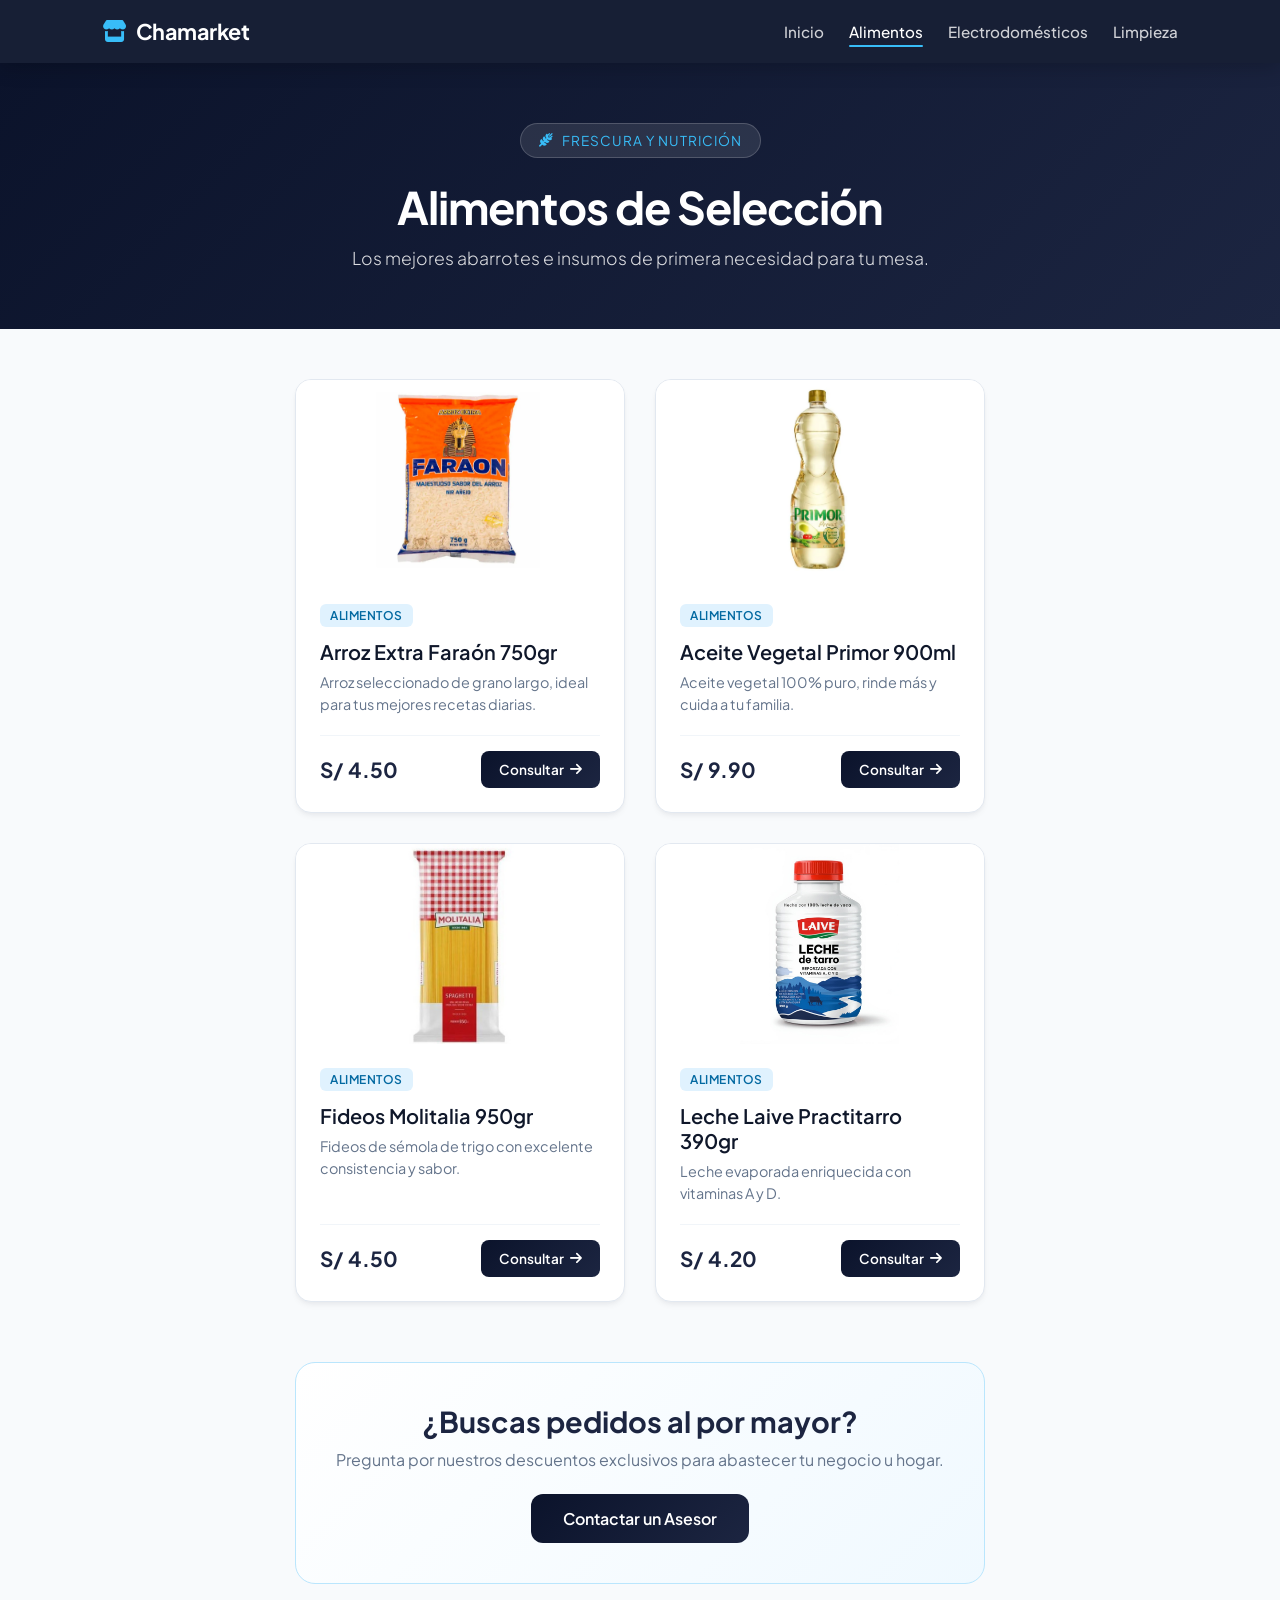
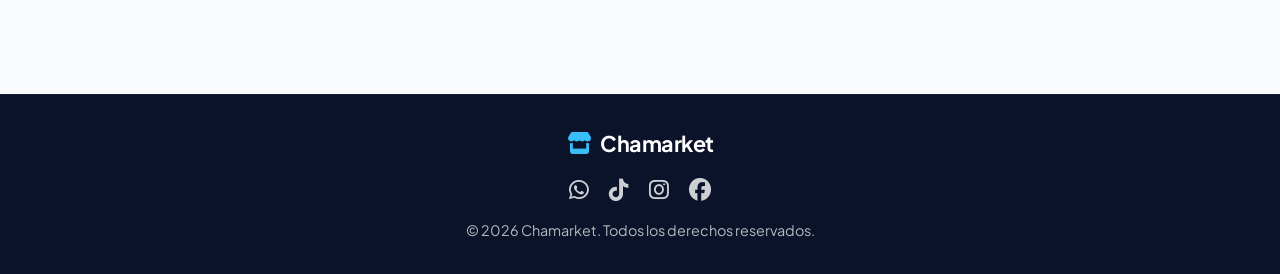
==== alimentos.html @ 762a48ff "Add files via upload" ====
<!DOCTYPE html>
<html lang="es">
<head>
  <meta charset="UTF-8">
  <meta name="viewport" content="width=device-width, initial-scale=1.0">
  <title>Alimentos - Chamarket</title>
  <link rel="stylesheet" href="https://cdnjs.cloudflare.com/ajax/libs/font-awesome/6.4.0/css/all.min.css">
  <link href="https://fonts.googleapis.com/css2?family=Plus+Jakarta+Sans:wght@300;400;500;600;700&display=swap" rel="stylesheet">
  <link rel="stylesheet" href="css/estilos.css">
  <script src="js/script.js" defer></script>
</head>
<body>

  <header>
    <a href="index.html" class="logo">
      <i class="fa-solid fa-store"></i> Chamarket
    </a>
    <nav>
      <a href="index.html">Inicio</a>
      <a href="alimentos.html" class="active">Alimentos</a>
      <a href="electrodomesticos.html">Electrodomésticos</a>
      <a href="limpieza.html">Limpieza</a>
    </nav>
  </header>

  <section class="hero">
    <div class="hero-badge">
      <i class="fa-solid fa-wheat-awn"></i> Frescura y Nutrición
    </div>
    <h1>Alimentos de Selección</h1>
    <p>Los mejores abarrotes e insumos de primera necesidad para tu mesa.</p>
  </section>

  <main class="container">
    <div class="products-grid">

      <!-- Producto 1 -->
      <div class="product-card">
        <div class="product-image">
          <img src="img/arroz.jpg" alt="Arroz Superior">
        </div>
        <div class="product-info">
          <span class="badge">Alimentos</span>
          <h3 class="product-title">Arroz Extra Faraón 750gr</h3>
          <p class="product-description">Arroz seleccionado de grano largo, ideal para tus mejores recetas diarias.</p>
          <div class="product-footer">
            <div class="product-price">S/ 4.50</div>
            <a href="consulta.html" class="btn-consultar">Consultar <i class="fa-solid fa-arrow-right"></i></a>
          </div>
        </div>
      </div>

      <!-- Producto 2 -->
      <div class="product-card">
        <div class="product-image">
          <img src="img/aceite.jpg" alt="Aceite Vegetal">
        </div>
        <div class="product-info">
          <span class="badge">Alimentos</span>
          <h3 class="product-title">Aceite Vegetal Primor 900ml</h3>
          <p class="product-description">Aceite vegetal 100% puro, rinde más y cuida a tu familia.</p>
          <div class="product-footer">
            <div class="product-price">S/ 9.90</div>
            <a href="consulta.html" class="btn-consultar">Consultar <i class="fa-solid fa-arrow-right"></i></a>
          </div>
        </div>
      </div>

      <!-- Producto 3 -->
      <div class="product-card">
        <div class="product-image">
          <img src="img/fideos.jpg" alt="Fideos Especiales">
        </div>
        <div class="product-info">
          <span class="badge">Alimentos</span>
          <h3 class="product-title">Fideos Molitalia 950gr</h3>
          <p class="product-description">Fideos de sémola de trigo con excelente consistencia y sabor.</p>
          <div class="product-footer">
            <div class="product-price">S/ 4.50</div>
            <a href="consulta.html" class="btn-consultar">Consultar <i class="fa-solid fa-arrow-right"></i></a>
          </div>
        </div>
      </div>

      <!-- Producto 4 -->
      <div class="product-card">
        <div class="product-image">
          <img src="img/leche.jpg" alt="Leche Entera">
        </div>
        <div class="product-info">
          <span class="badge">Alimentos</span>
          <h3 class="product-title">Leche Laive Practitarro 390gr</h3>
          <p class="product-description">Leche evaporada enriquecida con vitaminas A y D.</p>
          <div class="product-footer">
            <div class="product-price">S/ 4.20</div>
            <a href="consulta.html" class="btn-consultar">Consultar <i class="fa-solid fa-arrow-right"></i></a>
          </div>
        </div>
      </div>

    </div>

    <section class="contact-card">
      <h2>¿Buscas pedidos al por mayor?</h2>
      <p>Pregunta por nuestros descuentos exclusivos para abastecer tu negocio u hogar.</p>
      <a href="consulta.html" class="btn-consultar btn-lg">Contactar un Asesor</a>
    </section>
  </main>

  <footer>
    <div class="logo">
      <i class="fa-solid fa-store"></i> Chamarket
    </div>
    <div class="social-links">
      <a href="https://www.whatsapp.com" target="_blank" rel="noopener noreferrer" title="WhatsApp"><i class="fa-brands fa-whatsapp"></i></a>
      <a href="https://www.tiktok.com" target="_blank" rel="noopener noreferrer" title="TikTok"><i class="fa-brands fa-tiktok"></i></a>
      <a href="https://www.instagram.com" target="_blank" rel="noopener noreferrer" title="Instagram"><i class="fa-brands fa-instagram"></i></a>
      <a href="https://www.facebook.com" target="_blank" rel="noopener noreferrer" title="Facebook"><i class="fa-brands fa-facebook"></i></a>
    </div>
    <p>&copy; 2026 Chamarket. Todos los derechos reservados.</p>
  </footer>

</body>
</html>
---- css/estilos.css ----
:root {
  --primary-navy: #0b132b;
  --secondary-navy: #1c2541;
  --accent-blue: #2563eb;
  --accent-light: #38bdf8;
  --bg-gradient: linear-gradient(135deg, #0b132b 0%, #1c2541 100%);
  --card-bg: #ffffff;
  --bg-body: #f8fafc;
  --text-main: #0f172a;
  --text-muted: #64748b;
  --border-color: #e2e8f0;
  --shadow-sm: 0 4px 6px -1px rgba(11, 19, 43, 0.05), 0 2px 4px -1px rgba(11, 19, 43, 0.03);
  --shadow-lg: 0 20px 25px -5px rgba(11, 19, 43, 0.12), 0 10px 10px -5px rgba(11, 19, 43, 0.06);
}

* {
  box-sizing: border-box;
  margin: 0;
  padding: 0;
  font-family: 'Plus Jakarta Sans', sans-serif;
}

body {
  background-color: var(--bg-body);
  color: var(--text-main);
  display: flex;
  flex-direction: column;
  min-height: 100vh;
}

/* Header Nav */
header {
  background: rgba(11, 19, 43, 0.95);
  backdrop-filter: blur(10px);
  color: white;
  padding: 18px 8%;
  display: flex;
  justify-content: space-between;
  align-items: center;
  position: sticky;
  top: 0;
  z-index: 100;
  box-shadow: 0 4px 20px rgba(0, 0, 0, 0.2);
}

.logo {
  display: flex;
  align-items: center;
  gap: 10px;
  font-weight: 700;
  font-size: 1.35rem;
  letter-spacing: -0.5px;
  color: #ffffff;
  text-decoration: none;
}

.logo i {
  color: var(--accent-light);
}

nav {
  display: flex;
  gap: 25px;
}

nav a {
  color: rgba(255, 255, 255, 0.8);
  text-decoration: none;
  font-size: 0.95rem;
  font-weight: 500;
  transition: all 0.3s ease;
  position: relative;
}

nav a:hover, nav a.active {
  color: #ffffff;
}

nav a.active::after {
  content: '';
  position: absolute;
  bottom: -6px;
  left: 0;
  width: 100%;
  height: 2px;
  background-color: var(--accent-light);
  border-radius: 2px;
}

/* Hero Section */
.hero {
  background: var(--bg-gradient);
  color: white;
  text-align: center;
  padding: 60px 20px;
  position: relative;
  overflow: hidden;
}

.hero-badge {
  display: inline-flex;
  align-items: center;
  gap: 8px;
  background: rgba(255, 255, 255, 0.1);
  padding: 8px 18px;
  border-radius: 30px;
  font-size: 0.85rem;
  letter-spacing: 1px;
  text-transform: uppercase;
  margin-bottom: 20px;
  border: 1px solid rgba(255, 255, 255, 0.18);
  color: var(--accent-light);
}

.hero h1 {
  font-size: 2.8rem;
  font-weight: 700;
  margin-bottom: 12px;
  letter-spacing: -1px;
}

.hero p {
  font-size: 1.1rem;
  opacity: 0.85;
  max-width: 600px;
  margin: 0 auto;
  font-weight: 300;
}

/* Layout Main */
.container {
  max-width: 1200px;
  margin: 50px auto;
  padding: 0 20px;
  flex: 1;
}

.products-grid {
  display: grid;
  grid-template-columns: repeat(auto-fit, minmax(260px, 1fr));
  gap: 30px;
  align-items: stretch; /* Garantiza que todas las filas tengan la misma altura */
}

/* Tarjeta de Producto */
.product-card {
  background: var(--card-bg);
  border-radius: 16px; /* Borde redondeado general */
  overflow: hidden; /* Mantiene la imagen y contenido dentro de las esquinas redondeadas */
  box-shadow: var(--shadow-sm);
  border: 1px solid var(--border-color);
  display: flex;
  flex-direction: column;
  height: 100%; /* Obliga a todas las tarjetas a tener la misma altura relativa */
  transition: transform 0.3s ease, box-shadow 0.3s ease;
}

.product-card:hover {
  transform: translateY(-5px);
  box-shadow: var(--shadow-lg);
}

/* Contenedor de Imagen de Producto */
.product-image {
  width: 100%;
  height: 200px; /* Altura uniforme fija para la sección de imagen */
  overflow: hidden;
  background-color: #f1f5f9;
  display: flex;
  align-items: center;
  justify-content: center;
  position: relative;
}

.product-image img {
  width: 100%;
  height: 100%;
  object-fit: cover; /* Rellena el recuadro perfectamente sin deformar la imagen */
  object-position: center;
  transition: transform 0.4s ease;
}

.product-card:hover .product-image img {
  transform: scale(1.08); /* Efecto de zoom suave al pasar el cursor */
}

.product-info {
  padding: 24px;
  display: flex;
  flex-direction: column;
  flex-grow: 1; /* Permite estirar la tarjeta para alinear los botones inferiores */
}

.badge {
  align-self: flex-start;
  background-color: #e0f2fe;
  color: #0369a1;
  font-size: 0.75rem;
  font-weight: 600;
  padding: 4px 10px;
  border-radius: 6px;
  margin-bottom: 12px;
  text-transform: uppercase;
  letter-spacing: 0.5px;
}

.product-title {
  font-size: 1.25rem;
  font-weight: 600;
  margin-bottom: 8px;
  color: var(--text-main);
}

.product-description {
  font-size: 0.9rem;
  color: var(--text-muted);
  margin-bottom: 20px;
  line-height: 1.5;
}

.product-footer {
  margin-top: auto; /* Empuja el botón y el precio siempre al fondo de la tarjeta */
  display: flex;
  align-items: center;
  justify-content: space-between;
  padding-top: 15px;
  border-top: 1px solid #f1f5f9;
}

.product-price {
  font-size: 1.3rem;
  font-weight: 700;
  color: var(--secondary-navy);
}

.btn-consultar {
  background: var(--bg-gradient);
  color: white;
  border: none;
  padding: 10px 18px;
  border-radius: 8px;
  font-weight: 600;
  font-size: 0.85rem;
  cursor: pointer;
  transition: all 0.2s ease;
  display: inline-flex;
  align-items: center;
  gap: 6px;
  text-decoration: none;
}

.btn-consultar:hover {
  background: #1e293b;
  box-shadow: 0 4px 12px rgba(11, 19, 43, 0.3);
  color: #ffffff;
}

/* Formulario de Consultas */
.form-card {
  background: #ffffff;
  padding: 40px;
  border-radius: 20px;
  box-shadow: var(--shadow-sm);
  border: 1px solid var(--border-color);
  max-width: 600px;
  margin: 0 auto;
}

.form-group {
  margin-bottom: 20px;
  text-align: left;
}

.form-group label {
  display: block;
  font-weight: 600;
  margin-bottom: 8px;
  color: var(--text-main);
}

.form-control {
  width: 100%;
  padding: 12px 16px;
  border: 1px solid var(--border-color);
  border-radius: 8px;
  font-size: 0.95rem;
  transition: border-color 0.3s ease;
}

.form-control:focus {
  outline: none;
  border-color: var(--accent-blue);
}

textarea.form-control {
  resize: vertical;
  min-height: 120px;
}

.alert-success {
  background-color: #dcfce7;
  color: #166534;
  border: 1px solid #bbf7d0;
  padding: 15px;
  border-radius: 8px;
  margin-bottom: 20px;
  display: none;
  text-align: center;
  font-weight: 500;
}

/* Banner Contacto */
.contact-card {
  background: linear-gradient(135deg, #ffffff 0%, #f0f9ff 100%);
  border: 1px solid #bae6fd;
  border-radius: 20px;
  padding: 40px;
  text-align: center;
  margin-top: 60px;
}

.contact-card h2 {
  color: var(--secondary-navy);
  font-size: 1.8rem;
  font-weight: 700;
  margin-bottom: 10px;
}

.contact-card p {
  color: var(--text-muted);
  margin-bottom: 24px;
}

.btn-lg {
  padding: 14px 32px;
  font-size: 1rem;
  border-radius: 12px;
}

/* Modal Emergente de Consulta */
.modal-overlay {
  position: fixed;
  top: 0;
  left: 0;
  width: 100%;
  height: 100%;
  background: rgba(11, 19, 43, 0.6);
  backdrop-filter: blur(4px);
  display: flex;
  align-items: center;
  justify-content: center;
  opacity: 0;
  visibility: hidden;
  transition: all 0.3s ease;
  z-index: 1000;
}

.modal-overlay.active {
  opacity: 1;
  visibility: visible;
}

.modal-box {
  background: white;
  padding: 32px;
  border-radius: 16px;
  max-width: 420px;
  width: 90%;
  text-align: center;
  box-shadow: var(--shadow-lg);
  transform: translateY(20px);
  transition: transform 0.3s ease;
}

.modal-overlay.active .modal-box {
  transform: translateY(0);
}

.modal-box .success-icon {
  font-size: 3rem;
  color: #10b981;
  margin-bottom: 16px;
}

.modal-box h3 {
  margin-bottom: 10px;
  color: var(--text-main);
  font-size: 1.3rem;
}

.modal-box p {
  color: var(--text-muted);
  font-size: 0.95rem;
  line-height: 1.5;
  margin-bottom: 24px;
}

.modal-close {
  background: var(--bg-gradient);
  color: white;
  border: none;
  padding: 12px 28px;
  border-radius: 8px;
  font-weight: 600;
  cursor: pointer;
  transition: background 0.2s ease;
}

.modal-close:hover {
  background: #1e293b;
}

/* Footer */
footer {
  background-color: var(--primary-navy);
  color: rgba(255, 255, 255, 0.7);
  text-align: center;
  padding: 35px 20px;
  font-size: 0.9rem;
  margin-top: 60px;
  border-top: 1px solid rgba(255, 255, 255, 0.05);
}

footer .logo {
  justify-content: center;
  color: white;
  margin-bottom: 12px;
}

.social-links {
  display: flex;
  justify-content: center;
  gap: 20px;
  margin: 18px 0;
}

.social-links a {
  color: rgba(255, 255, 255, 0.8);
  font-size: 1.4rem;
  transition: all 0.3s ease;
}

.social-links a:hover {
  color: var(--accent-light);
  transform: translateY(-3px);
}
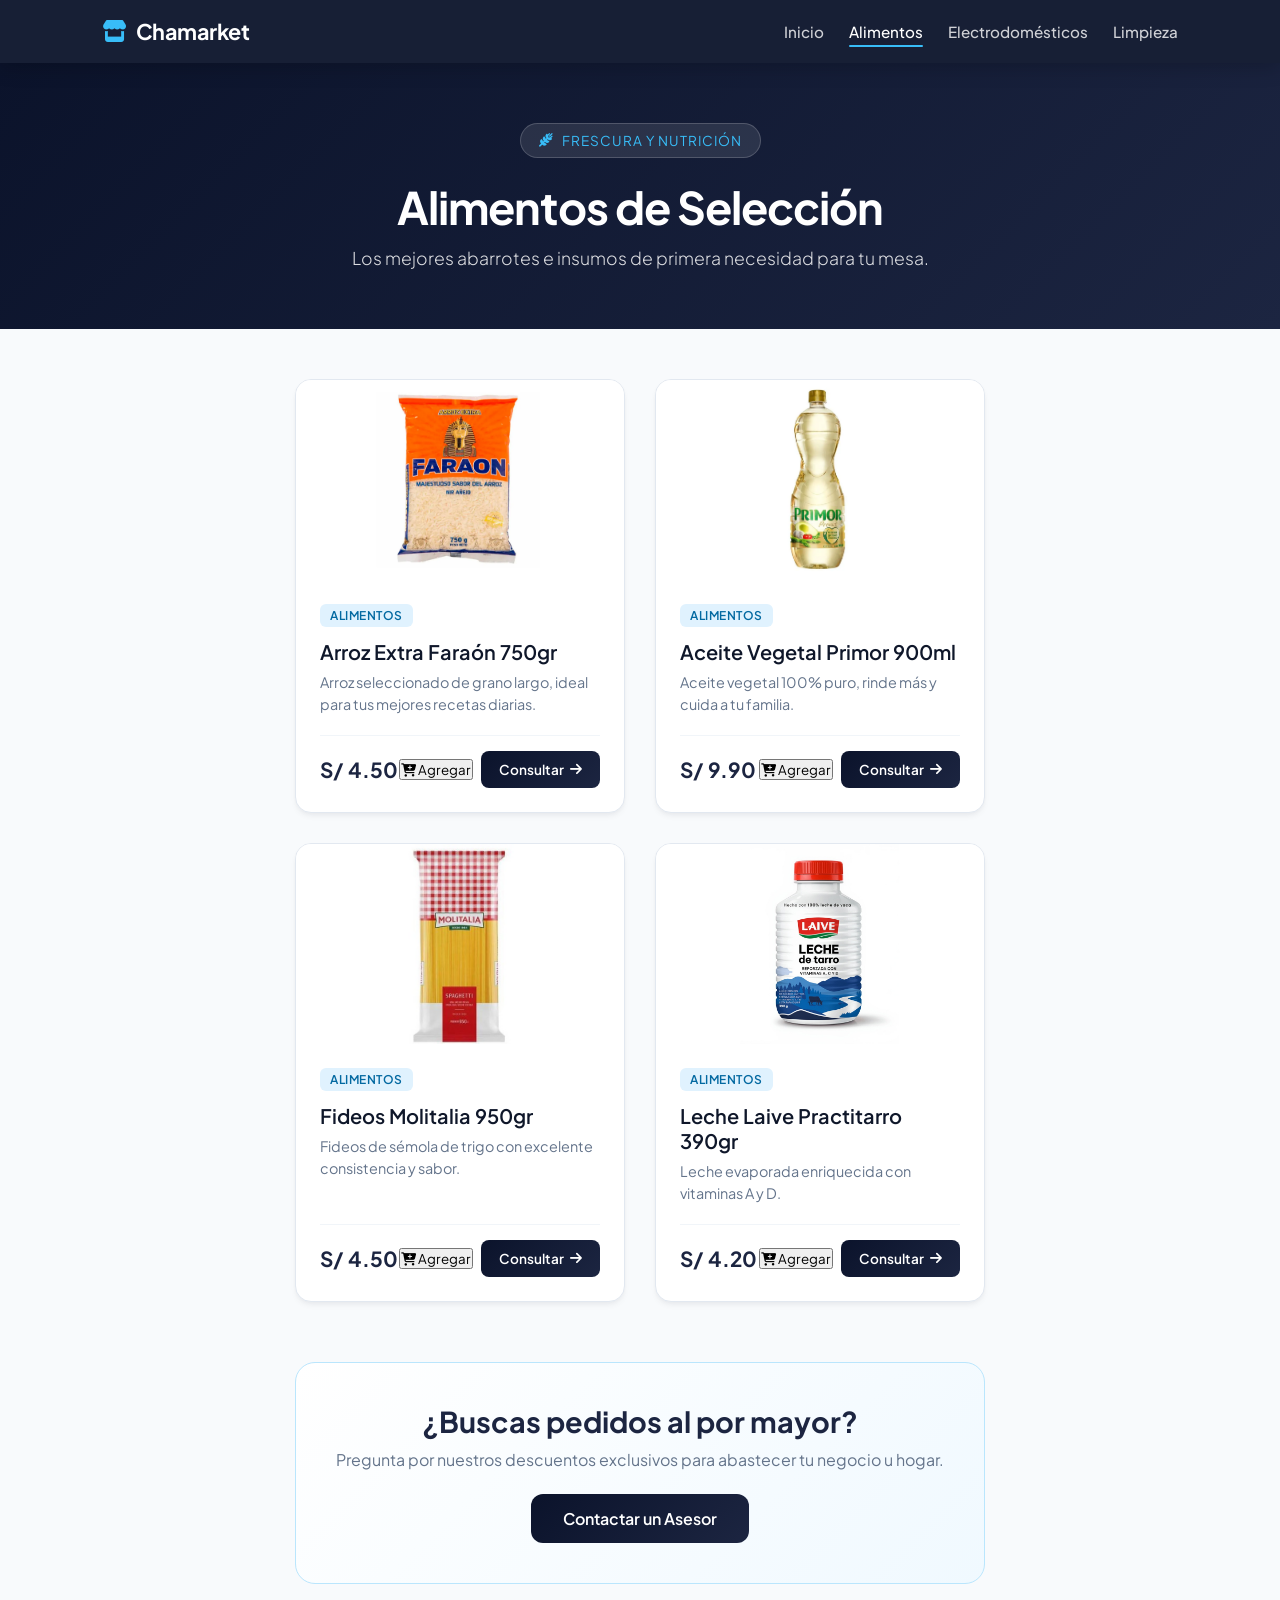
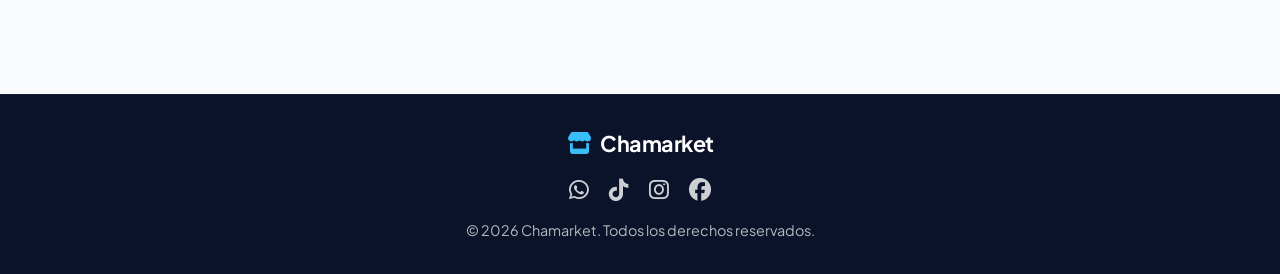
==== commit 9ba341b5: "Add 'Agregar' button to product cards Added 'Agregar' button to product cards for adding items to ca" ====
--- a/alimentos.html
+++ b/alimentos.html
@@ -45,7 +45,10 @@
           <p class="product-description">Arroz seleccionado de grano largo, ideal para tus mejores recetas diarias.</p>
           <div class="product-footer">
             <div class="product-price">S/ 4.50</div>
-            <a href="consulta.html" class="btn-consultar">Consultar <i class="fa-solid fa-arrow-right"></i></a>
+            <div style="display: flex; gap: 8px; align-items: center;">
+              <button class="btn-agregar-prod"><i class="fa-solid fa-cart-plus"></i> Agregar</button>
+              <a href="consulta.html" class="btn-consultar">Consultar <i class="fa-solid fa-arrow-right"></i></a>
+            </div>
           </div>
         </div>
       </div>
@@ -61,7 +64,10 @@
           <p class="product-description">Aceite vegetal 100% puro, rinde más y cuida a tu familia.</p>
           <div class="product-footer">
             <div class="product-price">S/ 9.90</div>
-            <a href="consulta.html" class="btn-consultar">Consultar <i class="fa-solid fa-arrow-right"></i></a>
+            <div style="display: flex; gap: 8px; align-items: center;">
+              <button class="btn-agregar-prod"><i class="fa-solid fa-cart-plus"></i> Agregar</button>
+              <a href="consulta.html" class="btn-consultar">Consultar <i class="fa-solid fa-arrow-right"></i></a>
+            </div>
           </div>
         </div>
       </div>
@@ -77,7 +83,10 @@
           <p class="product-description">Fideos de sémola de trigo con excelente consistencia y sabor.</p>
           <div class="product-footer">
             <div class="product-price">S/ 4.50</div>
-            <a href="consulta.html" class="btn-consultar">Consultar <i class="fa-solid fa-arrow-right"></i></a>
+            <div style="display: flex; gap: 8px; align-items: center;">
+              <button class="btn-agregar-prod"><i class="fa-solid fa-cart-plus"></i> Agregar</button>
+              <a href="consulta.html" class="btn-consultar">Consultar <i class="fa-solid fa-arrow-right"></i></a>
+            </div>
           </div>
         </div>
       </div>
@@ -93,7 +102,10 @@
           <p class="product-description">Leche evaporada enriquecida con vitaminas A y D.</p>
           <div class="product-footer">
             <div class="product-price">S/ 4.20</div>
-            <a href="consulta.html" class="btn-consultar">Consultar <i class="fa-solid fa-arrow-right"></i></a>
+            <div style="display: flex; gap: 8px; align-items: center;">
+              <button class="btn-agregar-prod"><i class="fa-solid fa-cart-plus"></i> Agregar</button>
+              <a href="consulta.html" class="btn-consultar">Consultar <i class="fa-solid fa-arrow-right"></i></a>
+            </div>
           </div>
         </div>
       </div>
@@ -121,4 +133,4 @@
   </footer>
 
 </body>
-</html>+</html>
